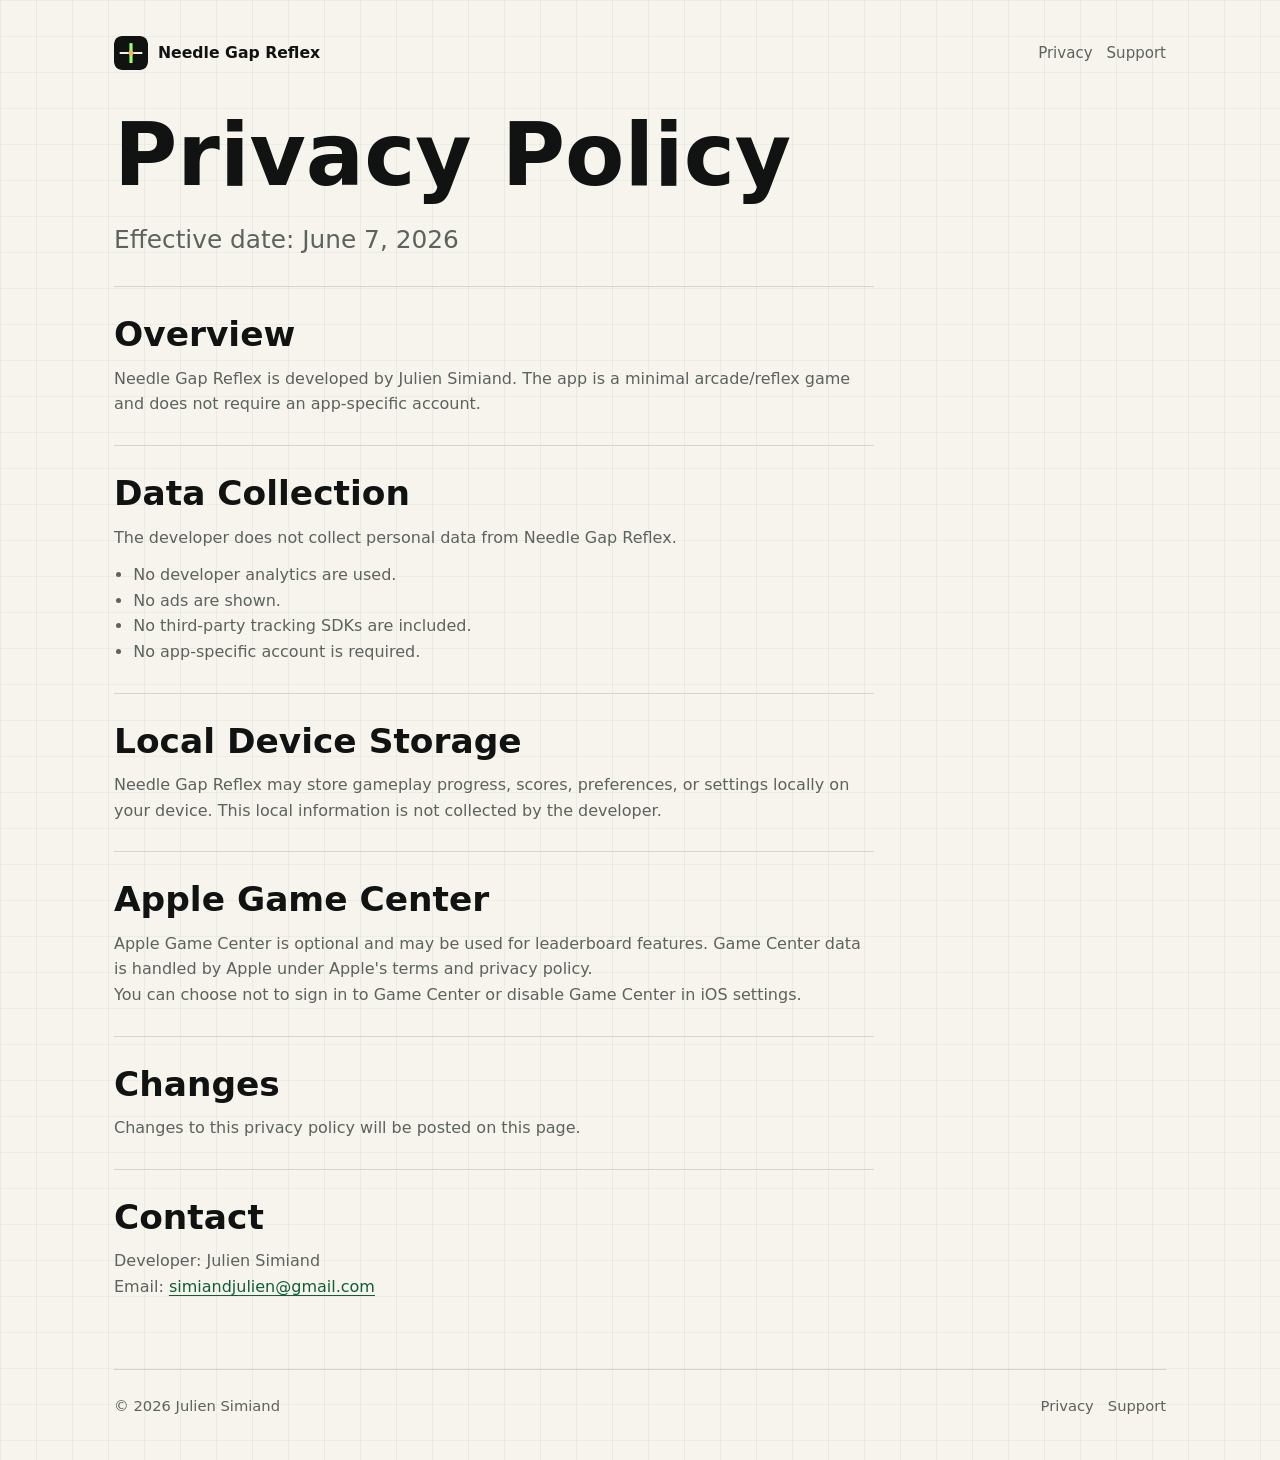
==== privacy/index.html @ 23161709 "Initial Needle Gap Reflex website" ====
<!doctype html>
<html lang="en">
  <head>
    <meta charset="utf-8">
    <meta name="viewport" content="width=device-width, initial-scale=1">
    <title>Privacy Policy | Needle Gap Reflex</title>
    <meta name="description" content="Privacy policy for Needle Gap Reflex. No developer analytics, ads, third-party tracking SDKs, accounts, or personal data collection.">
    <link rel="canonical" href="https://needlegapgame.com/privacy">
    <meta property="og:title" content="Privacy Policy | Needle Gap Reflex">
    <meta property="og:description" content="Needle Gap Reflex does not collect personal data by the developer.">
    <meta property="og:url" content="https://needlegapgame.com/privacy">
    <meta property="og:type" content="website">
    <link rel="icon" href="/assets/needle-gap-mark.svg" type="image/svg+xml">
    <link rel="stylesheet" href="/styles.css">
  </head>
  <body>
    <div class="site-shell">
      <header class="site-header" aria-label="Site header">
        <a class="brand" href="/" aria-label="Needle Gap Reflex home">
          <img src="/assets/needle-gap-mark.svg" width="34" height="34" alt="">
          <span>Needle Gap Reflex</span>
        </a>
        <nav class="site-nav" aria-label="Primary navigation">
          <a href="/privacy" aria-current="page">Privacy</a>
          <a href="/support">Support</a>
        </nav>
      </header>

      <main class="page">
        <h1>Privacy Policy</h1>
        <p class="lede">Effective date: June 7, 2026</p>

        <section class="content-section" aria-labelledby="overview">
          <h2 id="overview">Overview</h2>
          <p>Needle Gap Reflex is developed by Julien Simiand. The app is a minimal arcade/reflex game and does not require an app-specific account.</p>
        </section>

        <section class="content-section" aria-labelledby="data">
          <h2 id="data">Data Collection</h2>
          <p>The developer does not collect personal data from Needle Gap Reflex.</p>
          <ul>
            <li>No developer analytics are used.</li>
            <li>No ads are shown.</li>
            <li>No third-party tracking SDKs are included.</li>
            <li>No app-specific account is required.</li>
          </ul>
        </section>

        <section class="content-section" aria-labelledby="local">
          <h2 id="local">Local Device Storage</h2>
          <p>Needle Gap Reflex may store gameplay progress, scores, preferences, or settings locally on your device. This local information is not collected by the developer.</p>
        </section>

        <section class="content-section" aria-labelledby="game-center">
          <h2 id="game-center">Apple Game Center</h2>
          <p>Apple Game Center is optional and may be used for leaderboard features. Game Center data is handled by Apple under Apple's terms and privacy policy.</p>
          <p>You can choose not to sign in to Game Center or disable Game Center in iOS settings.</p>
        </section>

        <section class="content-section" aria-labelledby="changes">
          <h2 id="changes">Changes</h2>
          <p>Changes to this privacy policy will be posted on this page.</p>
        </section>

        <section class="content-section" aria-labelledby="contact">
          <h2 id="contact">Contact</h2>
          <p>Developer: Julien Simiand</p>
          <p>Email: <a href="mailto:simiandjulien@gmail.com">simiandjulien@gmail.com</a></p>
        </section>
      </main>

      <footer class="site-footer">
        <span>&copy; 2026 Julien Simiand</span>
        <nav aria-label="Footer navigation">
          <a href="/privacy">Privacy</a>
          <a href="/support">Support</a>
        </nav>
      </footer>
    </div>
  </body>
</html>
---- styles.css ----
:root {
  color-scheme: light;
  --bg: #f6f4ed;
  --ink: #101312;
  --muted: #5c625d;
  --line: #d8d3c6;
  --panel: #fffdf7;
  --accent: #277a4a;
  --accent-strong: #0f5e34;
  --signal: #ff9c3f;
  --shadow: 0 18px 55px rgba(16, 19, 18, 0.1);
  --radius: 8px;
  font-family: Inter, ui-sans-serif, system-ui, -apple-system, BlinkMacSystemFont, "Segoe UI", sans-serif;
}

* {
  box-sizing: border-box;
}

html {
  min-height: 100%;
  background: var(--bg);
}

body {
  min-height: 100vh;
  margin: 0;
  background:
    linear-gradient(90deg, rgba(16, 19, 18, 0.045) 1px, transparent 1px) 0 0 / 36px 36px,
    linear-gradient(180deg, rgba(16, 19, 18, 0.035) 1px, transparent 1px) 0 0 / 36px 36px,
    var(--bg);
  color: var(--ink);
  line-height: 1.6;
}

a {
  color: var(--accent-strong);
  text-underline-offset: 0.18em;
}

a:focus-visible,
button:focus-visible {
  outline: 3px solid rgba(39, 122, 74, 0.35);
  outline-offset: 4px;
}

.site-shell {
  width: min(100%, 1120px);
  margin: 0 auto;
  padding: 20px;
}

.site-header {
  display: flex;
  align-items: center;
  justify-content: space-between;
  gap: 18px;
  padding: 6px 0 38px;
}

.brand {
  display: inline-flex;
  align-items: center;
  gap: 10px;
  color: var(--ink);
  font-size: 0.98rem;
  font-weight: 750;
  text-decoration: none;
}

.brand img {
  width: 34px;
  height: 34px;
  border-radius: 8px;
}

.site-nav {
  display: flex;
  align-items: center;
  gap: 14px;
  color: var(--muted);
  font-size: 0.94rem;
}

.site-nav a {
  color: var(--muted);
  text-decoration: none;
}

.site-nav a:hover {
  color: var(--ink);
}

.hero {
  display: grid;
  gap: 34px;
  align-items: center;
  min-height: clamp(440px, 62vh, 560px);
  padding: 14px 0 38px;
}

.hero-copy {
  max-width: 710px;
}

h1,
h2 {
  margin: 0;
  line-height: 1;
  letter-spacing: 0;
}

h1 {
  max-width: 760px;
  font-size: clamp(3.1rem, 11vw, 6.8rem);
  font-weight: 860;
}

h2 {
  margin-top: 44px;
  font-size: clamp(1.8rem, 8vw, 3.2rem);
  font-weight: 820;
}

p {
  margin: 0;
}

.lede {
  max-width: 660px;
  margin-top: 24px;
  color: var(--muted);
  font-size: clamp(1.18rem, 3.8vw, 1.55rem);
  line-height: 1.45;
}

.actions {
  display: flex;
  flex-wrap: wrap;
  gap: 12px;
  margin-top: 32px;
}

.button {
  display: inline-flex;
  align-items: center;
  justify-content: center;
  min-height: 46px;
  padding: 0 18px;
  border: 1px solid var(--ink);
  border-radius: var(--radius);
  background: var(--ink);
  color: #fffdf7;
  font-weight: 740;
  text-decoration: none;
}

.button.secondary {
  background: rgba(255, 253, 247, 0.72);
  color: var(--ink);
}

.button:hover {
  transform: translateY(-1px);
}

.precision-frame {
  display: grid;
  grid-template-columns: 1fr 52px 1fr;
  align-items: center;
  min-height: 190px;
  padding: 34px 22px;
  border: 1px solid var(--line);
  border-radius: var(--radius);
  background: rgba(255, 253, 247, 0.68);
  box-shadow: var(--shadow);
}

.rail {
  height: 4px;
  border-radius: 999px;
  background: var(--ink);
}

.gap {
  position: relative;
  height: 132px;
  border-inline: 5px solid var(--accent);
}

.gap::before {
  position: absolute;
  top: 50%;
  left: 50%;
  width: 18px;
  height: 18px;
  border-radius: 50%;
  background: var(--signal);
  box-shadow: 0 0 0 9px rgba(255, 156, 63, 0.16);
  content: "";
  transform: translate(-50%, -50%);
}

.info-strip {
  display: grid;
  gap: 14px;
  padding: 28px 0 54px;
  border-top: 1px solid var(--line);
}

.info-strip p {
  max-width: 780px;
  color: var(--muted);
  font-size: 1rem;
}

.page {
  max-width: 760px;
  padding: 4px 0 70px;
}

.page h1 {
  font-size: clamp(2.6rem, 12vw, 5.4rem);
}

.page .lede {
  margin-bottom: 26px;
}

.content-section {
  margin-top: 28px;
  padding-top: 28px;
  border-top: 1px solid var(--line);
}

.content-section h2 {
  margin-top: 0;
  margin-bottom: 12px;
  font-size: clamp(1.45rem, 5vw, 2.15rem);
  line-height: 1.12;
}

.content-section p,
.content-section li {
  color: var(--muted);
}

.content-section ul {
  margin: 12px 0 0;
  padding-left: 1.2rem;
}

.contact-box {
  margin-top: 24px;
  padding: 22px;
  border: 1px solid var(--line);
  border-radius: var(--radius);
  background: var(--panel);
  box-shadow: 0 14px 42px rgba(16, 19, 18, 0.08);
}

.contact-box strong {
  display: block;
  margin-bottom: 4px;
}

.site-footer {
  display: flex;
  flex-wrap: wrap;
  justify-content: space-between;
  gap: 14px;
  padding: 24px 0 12px;
  border-top: 1px solid var(--line);
  color: var(--muted);
  font-size: 0.92rem;
}

.site-footer nav {
  display: flex;
  gap: 14px;
}

.site-footer a {
  color: var(--muted);
  text-decoration: none;
}

@media (min-width: 760px) {
  .site-shell {
    padding: 30px 34px;
  }

  .hero {
    grid-template-columns: minmax(0, 1.08fr) minmax(280px, 0.72fr);
  }

  .info-strip {
    grid-template-columns: repeat(3, 1fr);
  }
}

@media (prefers-reduced-motion: reduce) {
  *,
  *::before,
  *::after {
    scroll-behavior: auto !important;
    transition: none !important;
  }
}
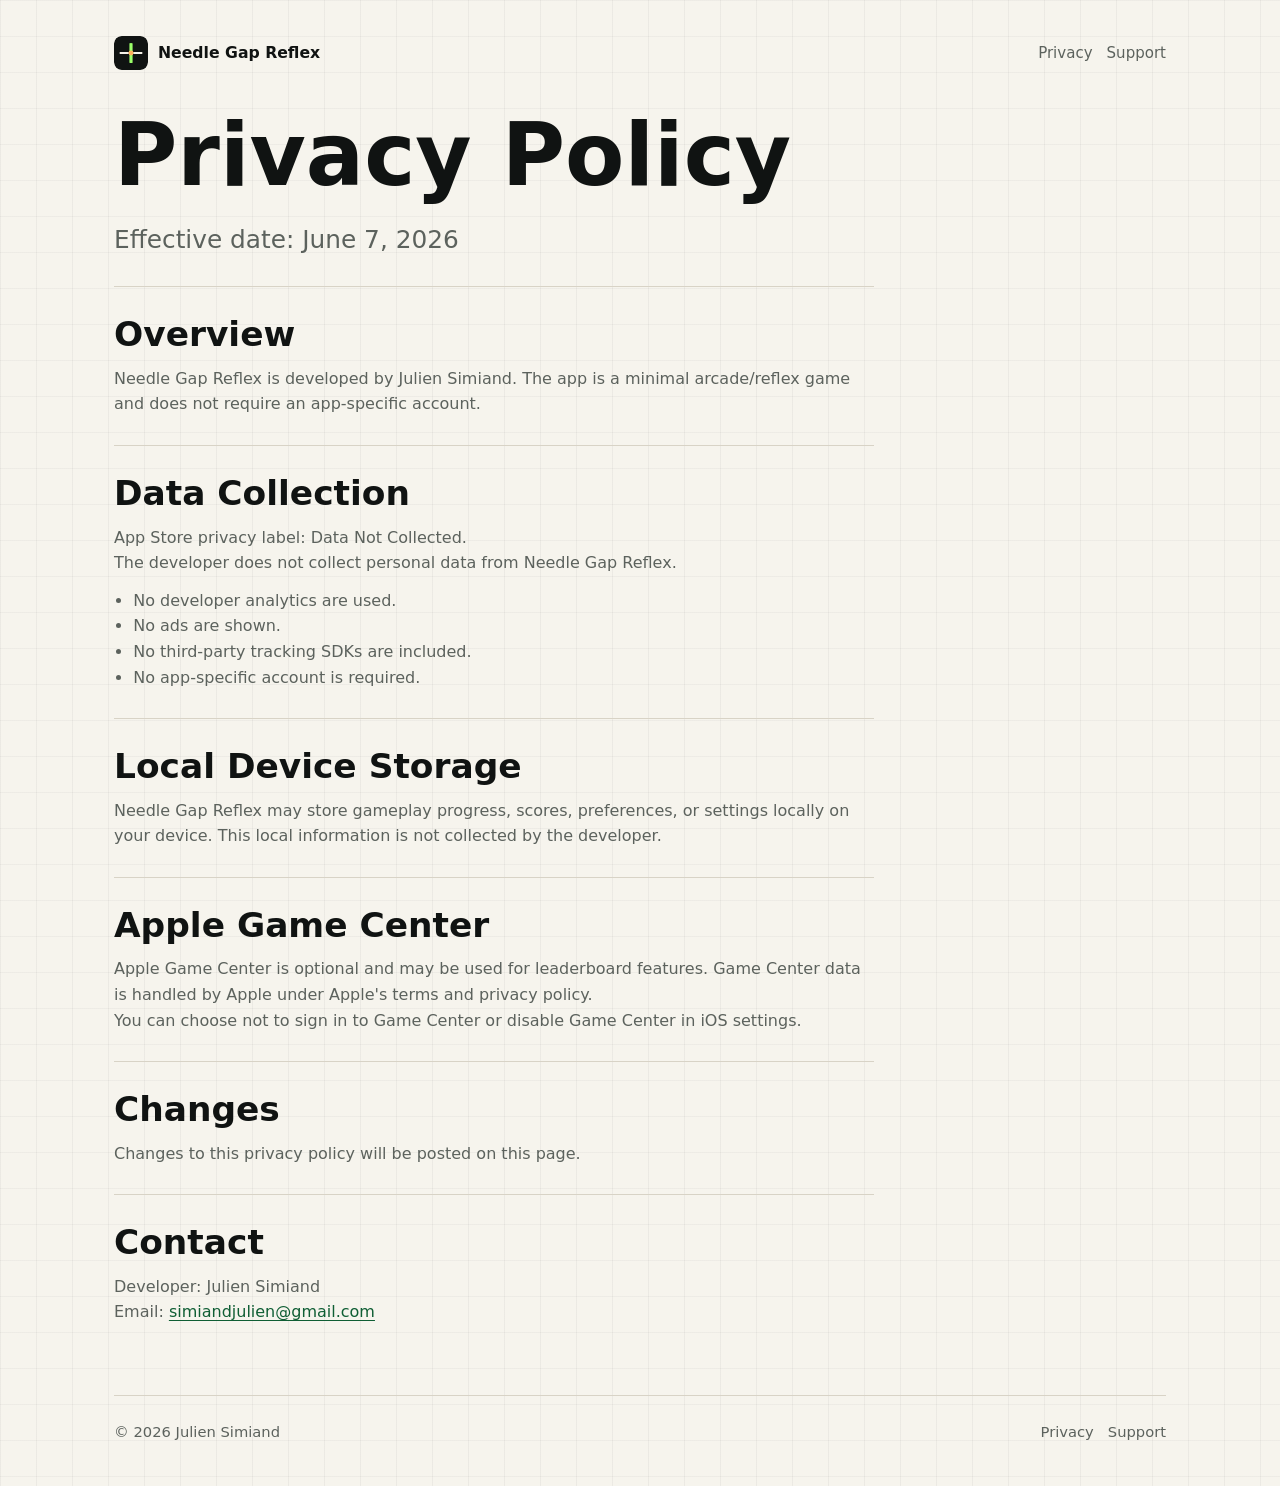
==== commit 8ea1d5e6: "Clarify App Store privacy label" ====
--- a/privacy/index.html
+++ b/privacy/index.html
@@ -37,6 +37,7 @@
 
         <section class="content-section" aria-labelledby="data">
           <h2 id="data">Data Collection</h2>
+          <p>App Store privacy label: Data Not Collected.</p>
           <p>The developer does not collect personal data from Needle Gap Reflex.</p>
           <ul>
             <li>No developer analytics are used.</li>
